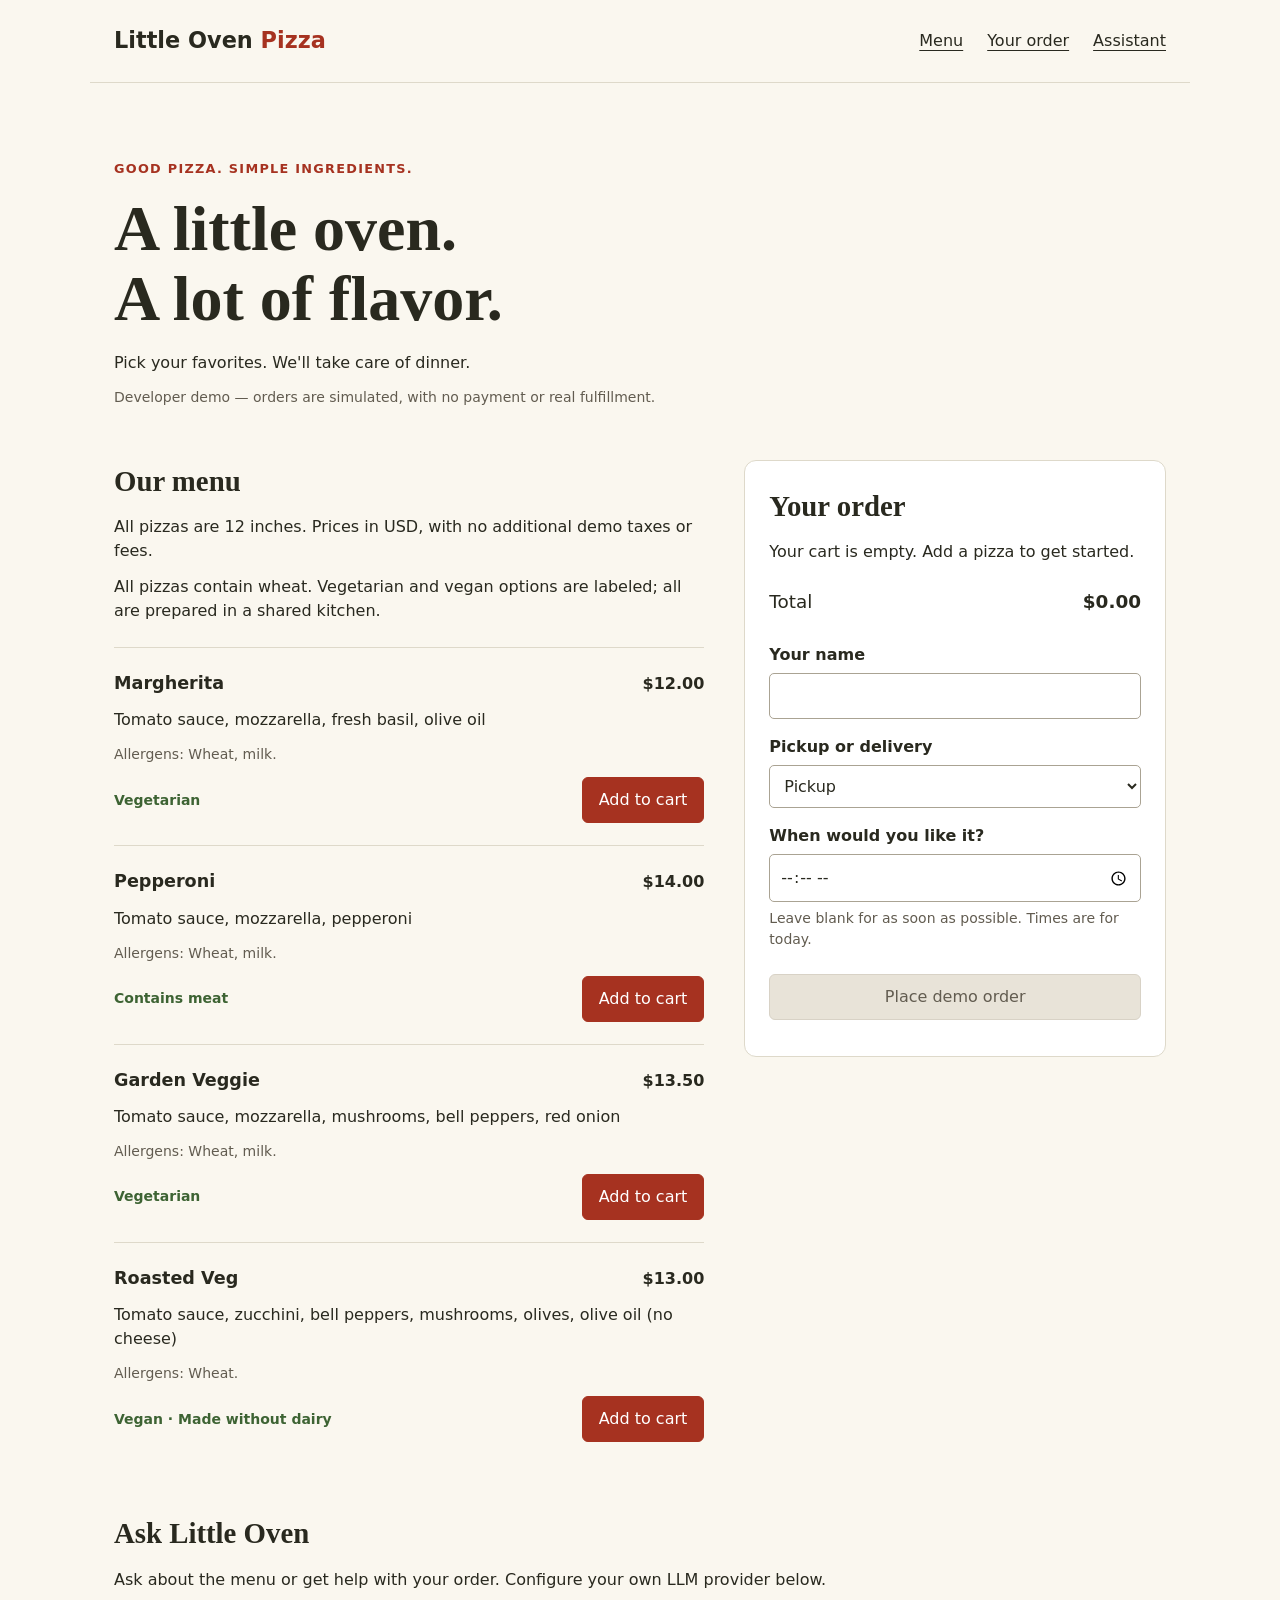
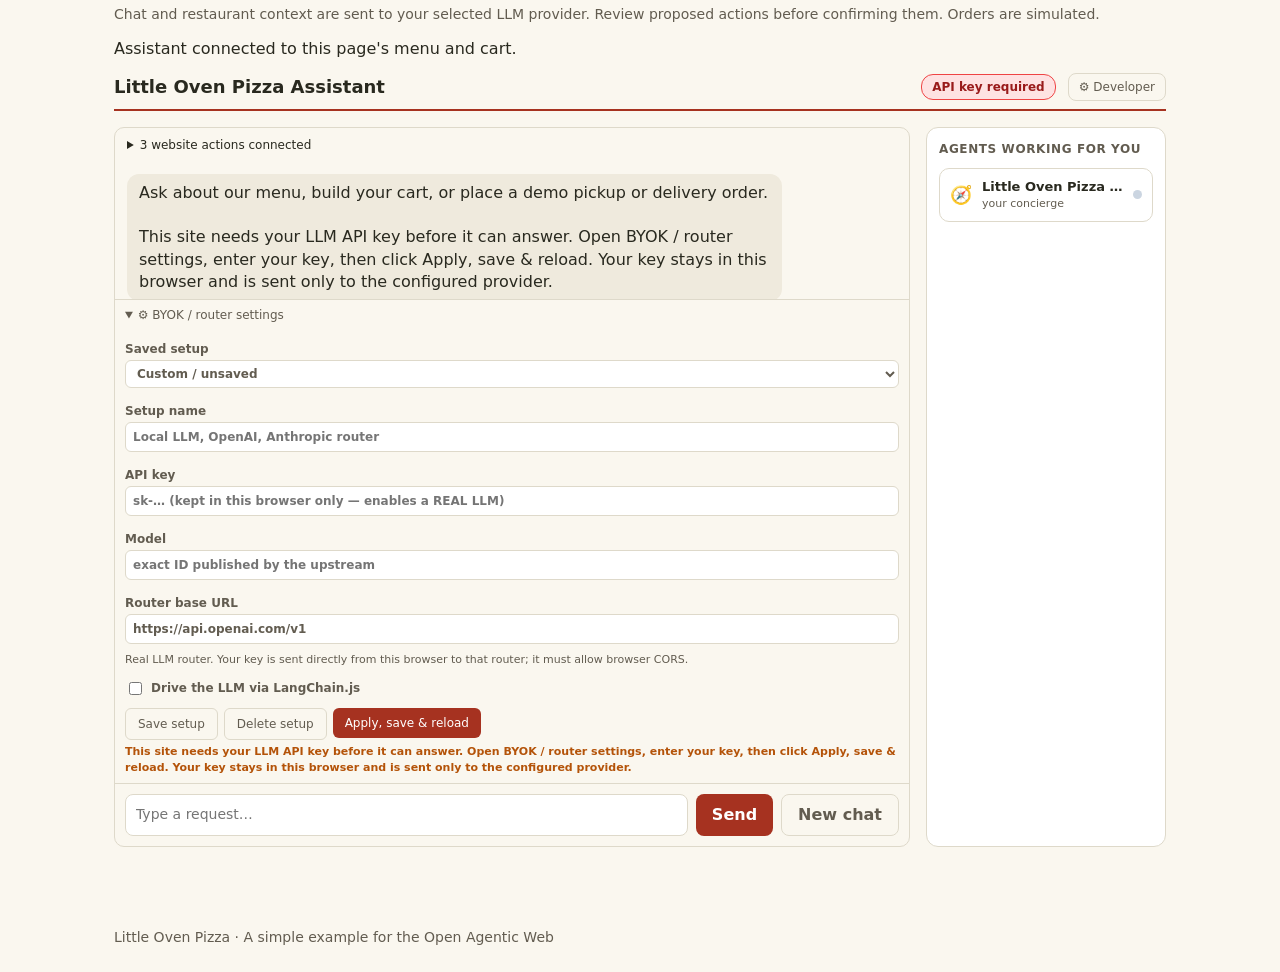
==== examples/pizza_restaurant_agentified/index.html @ cc66e368 "Generate agentified version of existing website" ====
<!doctype html>
<html lang="en">
  <head>
    <meta charset="utf-8">
    <meta name="viewport" content="width=device-width, initial-scale=1">
    <meta name="description" content="A simple pizza restaurant demo with a menu, cart and checkout.">
    <title>Little Oven Pizza</title>
    <link rel="stylesheet" href="styles.css">
    <script type="module" src="script.js"></script>
    <script type="module" src="site.js"></script>
  </head>
  <body>
    <header>
      <a class="brand" href="#">Little Oven <span>Pizza</span></a>
      <nav aria-label="Main navigation"><a href="#menu">Menu</a><a href="#cart">Your order</a><a href="#assistant">Assistant</a></nav>
    </header>
    <main>
      <section class="intro" aria-labelledby="welcome">
        <p class="eyebrow">Good pizza. Simple ingredients.</p>
        <h1 id="welcome">A little oven.<br>A lot of flavor.</h1>
        <p>Pick your favorites. We'll take care of dinner.</p>
        <p class="demo-note">Developer demo — orders are simulated, with no payment or real fulfillment.</p>
      </section>
      <div class="ordering-layout">
        <section id="menu" aria-labelledby="menu-heading">
          <h2 id="menu-heading">Our menu</h2>
          <p>All pizzas are 12 inches. Prices in USD, with no additional demo taxes or fees.</p>
          <p>All pizzas contain wheat. Vegetarian and vegan options are labeled; all are prepared in a shared kitchen.</p>
          <div id="menu-items" class="menu-items"></div>
          <noscript>Please enable JavaScript to view the menu and place a demo order.</noscript>
        </section>
        <section id="cart" class="cart" aria-labelledby="cart-heading">
          <h2 id="cart-heading">Your order</h2>
          <p id="empty-cart">Your cart is empty. Add a pizza to get started.</p>
          <ul id="cart-items" class="cart-items"></ul>
          <p class="total">Total <strong id="cart-total">$0.00</strong></p>
          <form id="checkout-form">
            <label for="customer-name">Your name</label>
            <input id="customer-name" name="customerName" autocomplete="name" required maxlength="80">
            <label for="fulfillment">Pickup or delivery</label>
            <select id="fulfillment" name="fulfillment">
              <option value="pickup">Pickup</option>
              <option value="delivery">Delivery (free in this demo)</option>
            </select>
            <div id="delivery-fields" hidden>
              <label for="address">Delivery address</label>
              <textarea id="address" name="address" autocomplete="street-address" rows="3" maxlength="300" disabled></textarea>
            </div>
            <label for="order-time">When would you like it?</label>
            <input id="order-time" name="orderTime" type="time">
            <small>Leave blank for as soon as possible. Times are for today.</small>
            <button id="place-order" type="submit" disabled>Place demo order</button>
            <p id="checkout-error" role="alert"></p>
          </form>
        </section>
      </div>
      <p id="cart-status" class="visually-hidden" role="status"></p>
      <section id="confirmation" class="confirmation" aria-labelledby="confirmation-heading" tabindex="-1" hidden>
        <p class="eyebrow">Thanks for stopping by</p>
        <h2 id="confirmation-heading">Demo order received!</h2>
        <p id="order-summary"></p>
        <ul id="order-items"></ul>
        <p id="order-total"></p>
        <p>This confirmation is simulated. Refreshing the page clears it.</p>
      </section>
      <section id="assistant" class="assistant" aria-labelledby="assistant-heading">
        <h2 id="assistant-heading">Ask Little Oven</h2>
        <p>Ask about the menu or get help with your order. Configure your own LLM provider below.</p>
        <p class="demo-note">Chat and restaurant context are sent to your selected LLM provider. Review proposed actions before confirming them. Orders are simulated.</p>
        <p id="assistant-status" role="status">Connecting the assistant…</p>
        <div id="agent-app">
          <div data-ns-slot="header"></div>
          <div class="assistant-panels">
            <div data-ns-slot="chat"></div>
            <div data-ns-slot="agents"></div>
          </div>
        </div>
      </section>
    </main>
    <footer>Little Oven Pizza · A simple example for the Open Agentic Web</footer>
  </body>
</html>
---- examples/pizza_restaurant_agentified/styles.css ----
:root {
  color-scheme: light;
  font-family: system-ui, sans-serif;
  color: #29291f;
  background: #faf7ef;
  line-height: 1.5;
}
* { box-sizing: border-box; }
body { margin: 0; }
header, main, footer { max-width: 1100px; margin: auto; padding: 24px; }
header { display: flex; align-items: center; justify-content: space-between; gap: 24px; border-bottom: 1px solid #ded9ca; }
a { color: inherit; text-underline-offset: 4px; }
.brand { font-size: 1.4rem; font-weight: 800; text-decoration: none; }
.brand span { color: #a63220; }
nav { display: flex; gap: 24px; }
.intro { padding: 40px 0; }
.eyebrow { font-size: .8rem; font-weight: 700; text-transform: uppercase; letter-spacing: .1em; color: #a63220; }
h1 { font-family: Georgia, serif; font-size: clamp(2.5rem, 6vw, 4rem); line-height: 1.1; margin: 16px 0; }
h2 { font-family: Georgia, serif; font-size: 1.8rem; margin: 0 0 12px; }
h3 { margin: 0; font-size: 1.1rem; }
p { margin: 12px 0; }
.demo-note, small { color: #625c50; font-size: .875rem; }
.ordering-layout { display: grid; grid-template-columns: minmax(0, 1.4fr) minmax(0, 1fr); gap: 40px; align-items: start; }
.menu-items { margin-top: 24px; }
.menu-item { border-top: 1px solid #ded9ca; padding: 22px 0; }
.item-heading, .item-actions, .cart-line, .total { display: flex; justify-content: space-between; align-items: center; gap: 12px; }
.item-heading { align-items: baseline; }
.dietary { color: #3d6333; font-size: .875rem; font-weight: 600; }
button, input, select, textarea { font: inherit; }
button { border: 1px solid #a63220; border-radius: 6px; padding: 10px 16px; background: #a63220; color: white; cursor: pointer; }
button:hover { background: #822718; }
button:disabled { background: #e8e3d8; color: #625c50; border-color: #d8d2c6; cursor: default; }
:focus-visible { outline: 3px solid #216c99; outline-offset: 3px; }
.cart { padding: 24px; border: 1px solid #ded9ca; border-radius: 12px; background: white; }
.cart-items { list-style: none; margin: 0; padding: 0; }
.cart-items li { padding: 16px 0; border-bottom: 1px solid #ded9ca; }
.quantity-controls { display: flex; align-items: center; gap: 12px; margin-top: 10px; }
.quantity-controls button { padding: 6px 12px; min-width: 36px; }
.quantity-controls .remove { margin-left: auto; background: transparent; border: 0; color: #a63220; text-decoration: underline; }
.total { font-size: 1.15rem; padding: 12px 0; }
label { display: block; font-weight: 600; margin: 16px 0 6px; }
input, select, textarea { width: 100%; padding: 10px; border: 1px solid #aaa393; border-radius: 5px; background: white; color: inherit; }
textarea { resize: vertical; }
small { display: block; margin-top: 6px; }
#place-order { width: 100%; margin-top: 24px; }
.confirmation { margin-top: 32px; padding: 24px; border: 1px solid #7e946e; border-radius: 12px; background: #eff4e9; overflow-wrap: anywhere; }
footer { margin-top: 32px; font-size: .875rem; color: #625c50; }
.visually-hidden { position: absolute; width: 1px; height: 1px; padding: 0; margin: -1px; overflow: hidden; clip-path: inset(50%); white-space: nowrap; }
[hidden] { display: none !important; }
.assistant { margin-top: 48px; }
#checkout-error { color: #a63220; }
#agent-app {
  --ns-font: system-ui, sans-serif;
  --ns-bg: #faf7ef;
  --ns-fg: #29291f;
  --ns-primary: #a63220;
  --ns-accent: #a63220;
  --ns-border: #ded9ca;
  --ns-panelbg: white;
  --ns-msgbg: #efeadd;
  --ns-muted: #625c50;
}
.assistant-panels { display: grid; grid-template-columns: minmax(0, 1fr) 240px; gap: 16px; margin-top: 16px; }
#agent-app [data-ns-slot="chat"] { height: 720px; }
#agent-app input[type="checkbox"] { width: auto; }
#agent-app .ns-header { flex-wrap: wrap; }
#agent-app .ns-settings-body label { margin: 4px 0; }
@media (max-width: 720px) {
  header, main, footer { padding: 20px; }
  header { align-items: start; }
  nav { gap: 12px; flex-wrap: wrap; }
  .ordering-layout { grid-template-columns: 1fr; gap: 24px; }
  .intro { padding: 24px 0; }
  .assistant-panels { grid-template-columns: 1fr; }
}
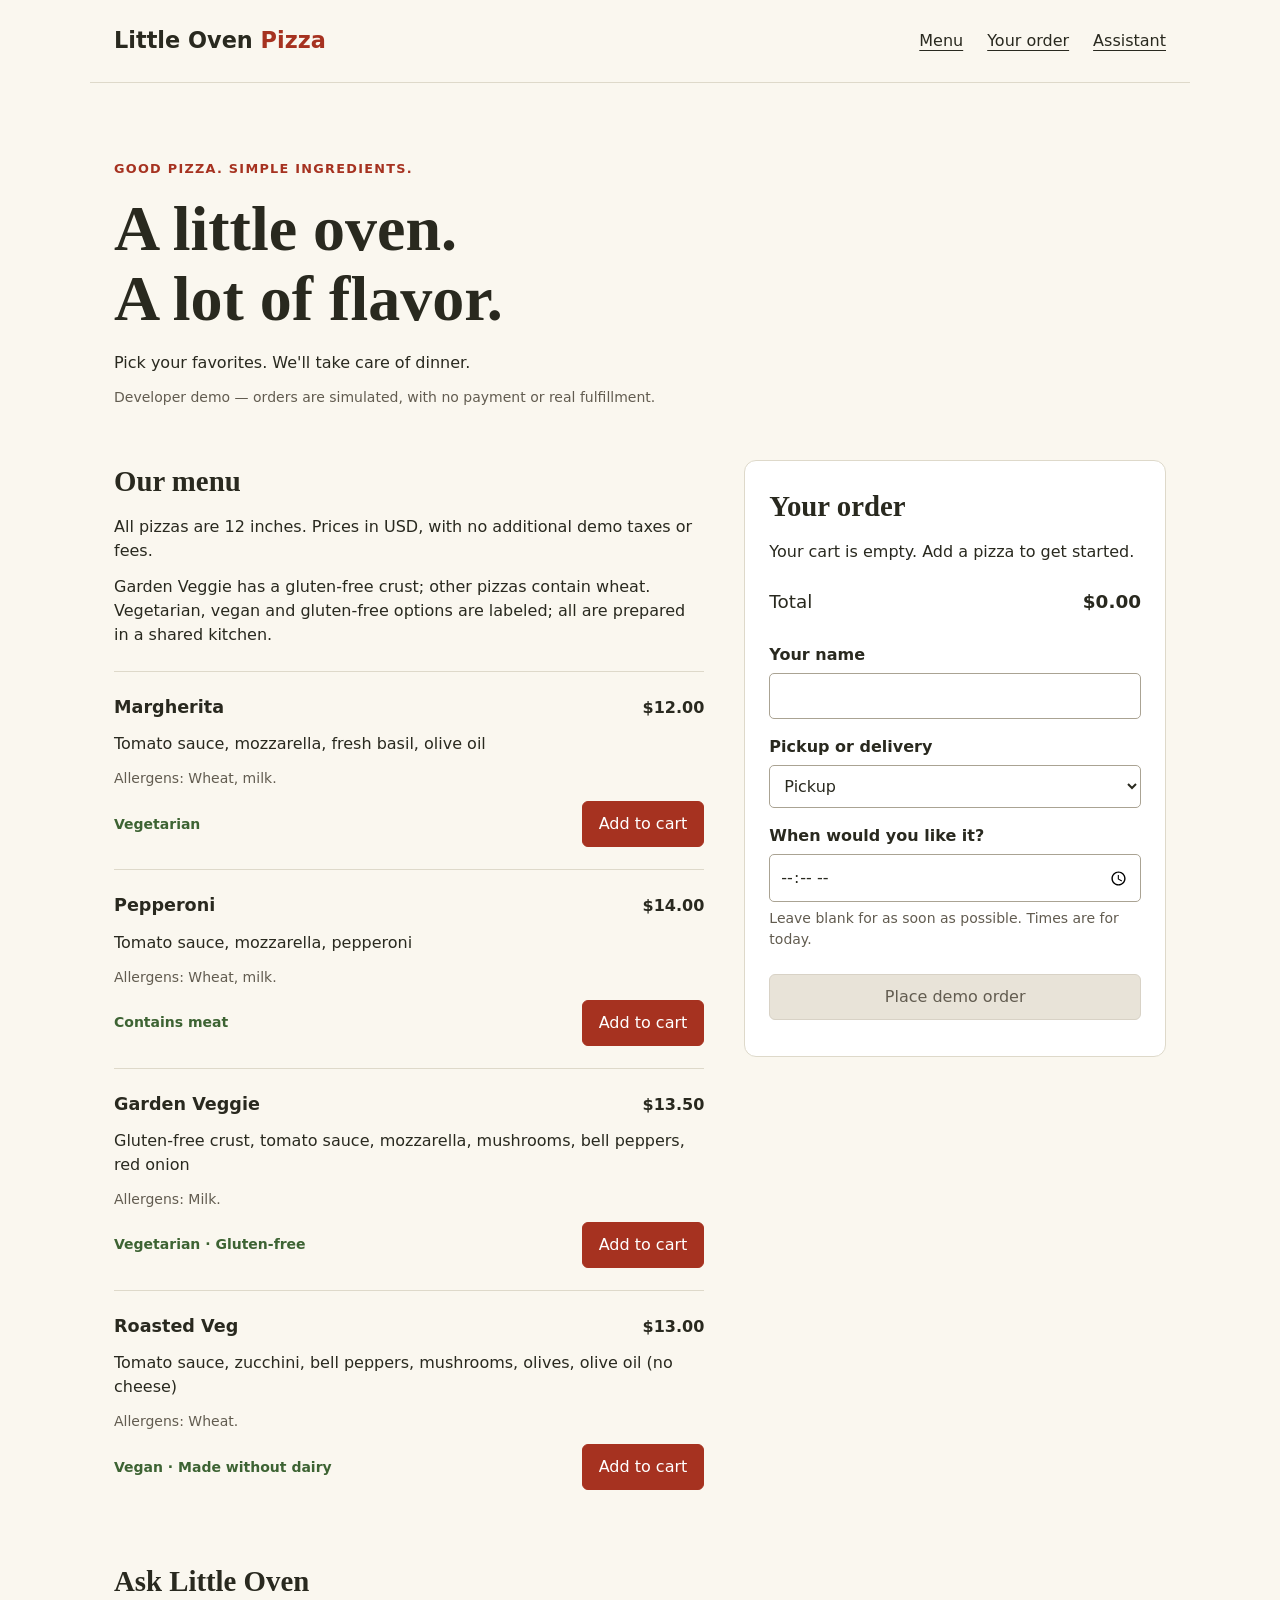
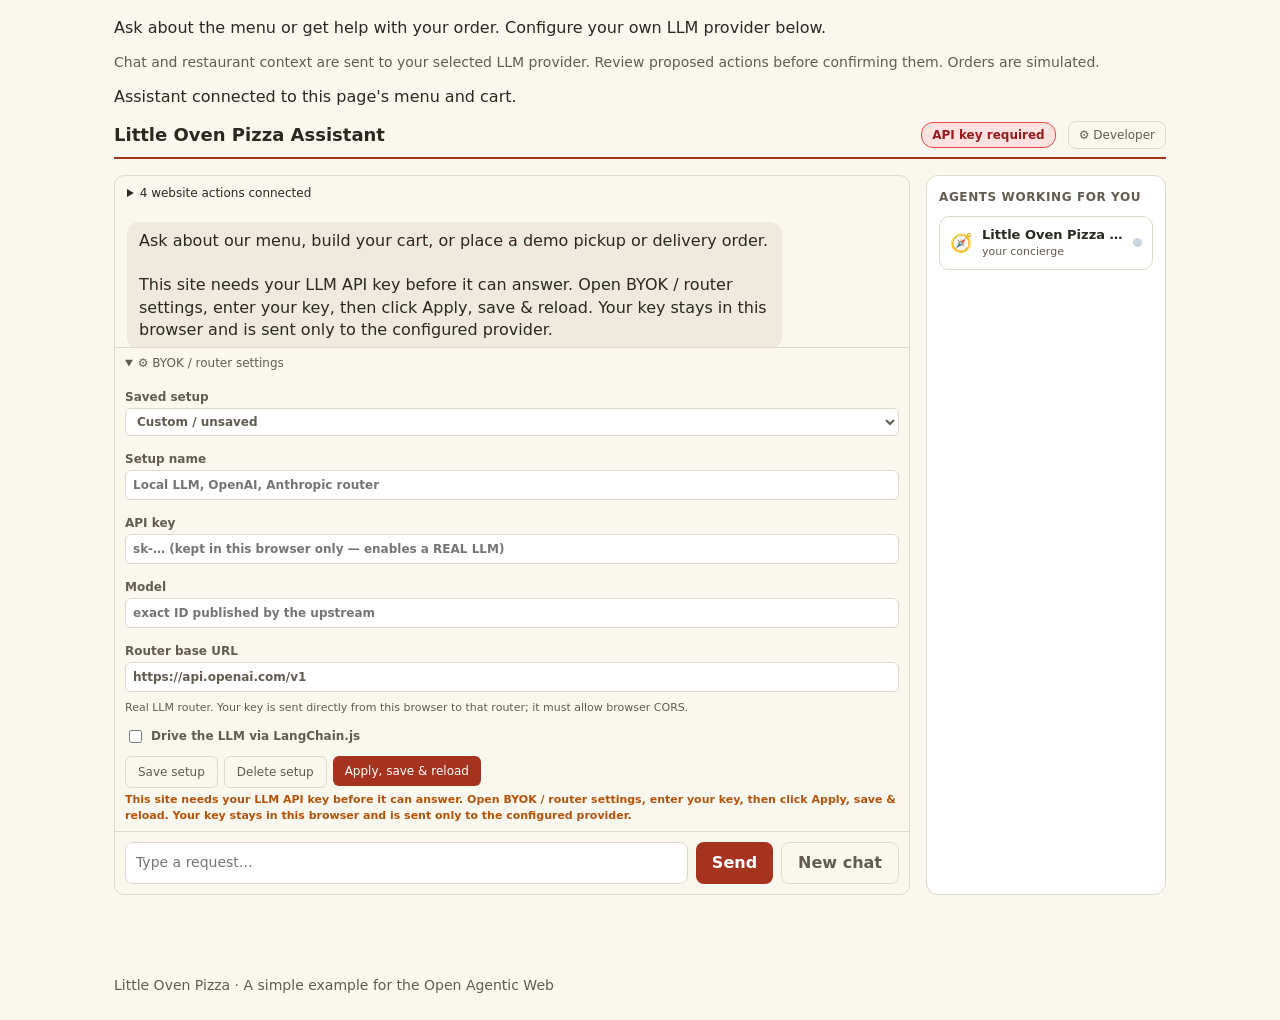
==== commit cdb61c03: "Add gluten free option to pizza restaurant" ====
--- a/examples/pizza_restaurant_agentified/index.html
+++ b/examples/pizza_restaurant_agentified/index.html
@@ -25,7 +25,7 @@
         <section id="menu" aria-labelledby="menu-heading">
           <h2 id="menu-heading">Our menu</h2>
           <p>All pizzas are 12 inches. Prices in USD, with no additional demo taxes or fees.</p>
-          <p>All pizzas contain wheat. Vegetarian and vegan options are labeled; all are prepared in a shared kitchen.</p>
+          <p>Garden Veggie has a gluten-free crust; other pizzas contain wheat. Vegetarian, vegan and gluten-free options are labeled; all are prepared in a shared kitchen.</p>
           <div id="menu-items" class="menu-items"></div>
           <noscript>Please enable JavaScript to view the menu and place a demo order.</noscript>
         </section>
